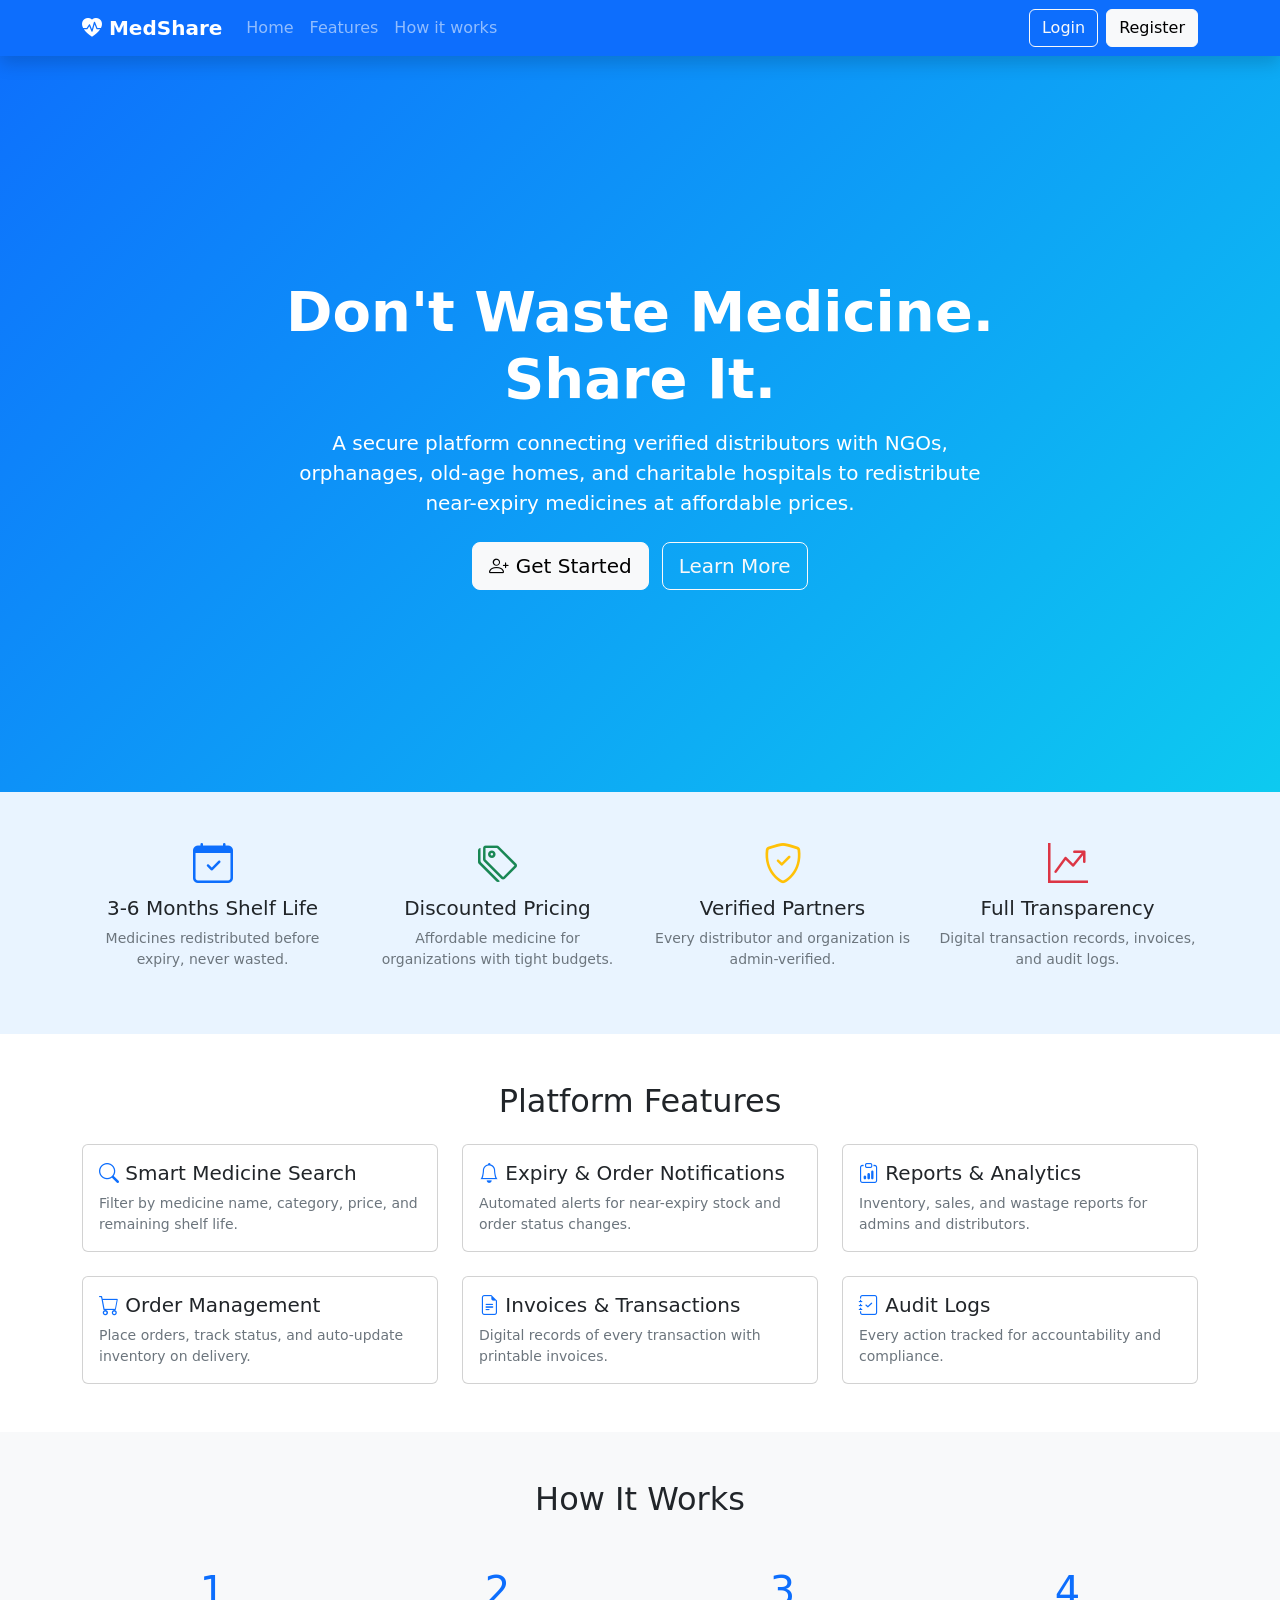
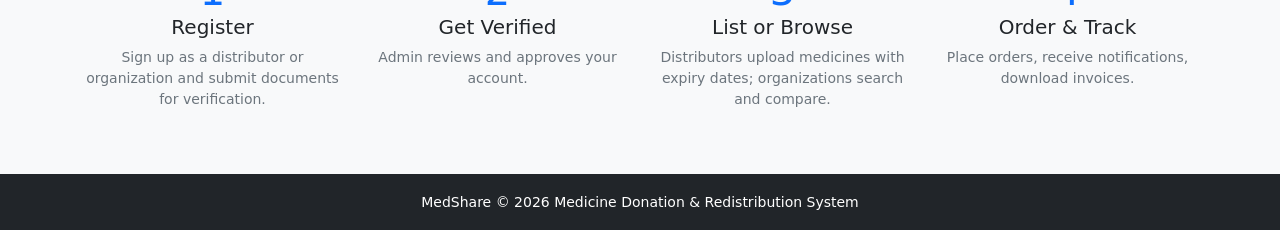
==== index.html @ bdf7640c "Initial commit: med-donation project" ====
<!DOCTYPE html>
<html lang="en">
<head>
  <meta charset="UTF-8">
  <meta name="viewport" content="width=device-width, initial-scale=1.0">
  <title>MedShare - Medicine Donation & Redistribution</title>
  <link href="https://cdn.jsdelivr.net/npm/bootstrap@5.3.3/dist/css/bootstrap.min.css" rel="stylesheet">
  <link href="https://cdn.jsdelivr.net/npm/bootstrap-icons@1.11.3/font/bootstrap-icons.css" rel="stylesheet">
  <link href="css/style.css" rel="stylesheet">
</head>
<body>
  <nav class="navbar navbar-expand-lg navbar-dark bg-primary fixed-top shadow">
    <div class="container">
      <a class="navbar-brand fw-bold" href="index.html"><i class="bi bi-heart-pulse-fill"></i> MedShare</a>
      <button class="navbar-toggler" type="button" data-bs-toggle="collapse" data-bs-target="#nav"><span class="navbar-toggler-icon"></span></button>
      <div class="collapse navbar-collapse" id="nav">
        <ul class="navbar-nav me-auto">
          <li class="nav-item"><a class="nav-link" href="#home">Home</a></li>
          <li class="nav-item"><a class="nav-link" href="#features">Features</a></li>
          <li class="nav-item"><a class="nav-link" href="#how">How it works</a></li>
        </ul>
        <a href="login.html" class="btn btn-outline-light me-2">Login</a>
        <a href="register.html" class="btn btn-light">Register</a>
      </div>
    </div>
  </nav>

  <header id="home" class="hero d-flex align-items-center">
    <div class="container text-white text-center">
      <h1 class="display-4 fw-bold">Don't Waste Medicine.<br>Share It.</h1>
      <p class="lead mx-auto mt-3" style="max-width: 700px;">A secure platform connecting verified distributors with NGOs, orphanages, old-age homes, and charitable hospitals to redistribute near-expiry medicines at affordable prices.</p>
      <div class="mt-4">
        <a href="register.html" class="btn btn-light btn-lg me-2"><i class="bi bi-person-plus"></i> Get Started</a>
        <a href="#how" class="btn btn-outline-light btn-lg">Learn More</a>
      </div>
    </div>
  </header>

  <section class="py-5" style="background: #e9f4ff;">
    <div class="container">
      <div class="row text-center g-4">
        <div class="col-md-3"><div class="h1 text-primary"><i class="bi bi-calendar-check"></i></div><h5>3-6 Months Shelf Life</h5><p class="text-secondary small">Medicines redistributed before expiry, never wasted.</p></div>
        <div class="col-md-3"><div class="h1 text-success"><i class="bi bi-tags"></i></div><h5>Discounted Pricing</h5><p class="text-secondary small">Affordable medicine for organizations with tight budgets.</p></div>
        <div class="col-md-3"><div class="h1 text-warning"><i class="bi bi-shield-check"></i></div><h5>Verified Partners</h5><p class="text-secondary small">Every distributor and organization is admin-verified.</p></div>
        <div class="col-md-3"><div class="h1 text-danger"><i class="bi bi-graph-up-arrow"></i></div><h5>Full Transparency</h5><p class="text-secondary small">Digital transaction records, invoices, and audit logs.</p></div>
      </div>
    </div>
  </section>

  <section id="features" class="py-5">
    <div class="container">
      <h2 class="text-center mb-4">Platform Features</h2>
      <div class="row g-4">
        <div class="col-md-4"><div class="card h-100"><div class="card-body"><h5><i class="bi bi-search text-primary"></i> Smart Medicine Search</h5><p class="text-secondary small mb-0">Filter by medicine name, category, price, and remaining shelf life.</p></div></div></div>
        <div class="col-md-4"><div class="card h-100"><div class="card-body"><h5><i class="bi bi-bell text-primary"></i> Expiry & Order Notifications</h5><p class="text-secondary small mb-0">Automated alerts for near-expiry stock and order status changes.</p></div></div></div>
        <div class="col-md-4"><div class="card h-100"><div class="card-body"><h5><i class="bi bi-clipboard-data text-primary"></i> Reports & Analytics</h5><p class="text-secondary small mb-0">Inventory, sales, and wastage reports for admins and distributors.</p></div></div></div>
        <div class="col-md-4"><div class="card h-100"><div class="card-body"><h5><i class="bi bi-cart text-primary"></i> Order Management</h5><p class="text-secondary small mb-0">Place orders, track status, and auto-update inventory on delivery.</p></div></div></div>
        <div class="col-md-4"><div class="card h-100"><div class="card-body"><h5><i class="bi bi-file-earmark-text text-primary"></i> Invoices & Transactions</h5><p class="text-secondary small mb-0">Digital records of every transaction with printable invoices.</p></div></div></div>
        <div class="col-md-4"><div class="card h-100"><div class="card-body"><h5><i class="bi bi-journal-check text-primary"></i> Audit Logs</h5><p class="text-secondary small mb-0">Every action tracked for accountability and compliance.</p></div></div></div>
      </div>
    </div>
  </section>

  <section id="how" class="py-5 bg-light">
    <div class="container">
      <h2 class="text-center mb-5">How It Works</h2>
      <div class="row text-center g-4">
        <div class="col-md-3"><div class="display-6 text-primary">1</div><h5>Register</h5><p class="text-secondary small">Sign up as a distributor or organization and submit documents for verification.</p></div>
        <div class="col-md-3"><div class="display-6 text-primary">2</div><h5>Get Verified</h5><p class="text-secondary small">Admin reviews and approves your account.</p></div>
        <div class="col-md-3"><div class="display-6 text-primary">3</div><h5>List or Browse</h5><p class="text-secondary small">Distributors upload medicines with expiry dates; organizations search and compare.</p></div>
        <div class="col-md-3"><div class="display-6 text-primary">4</div><h5>Order & Track</h5><p class="text-secondary small">Place orders, receive notifications, download invoices.</p></div>
      </div>
    </div>
  </section>

  <footer class="bg-dark text-white text-center py-3">
    <small>MedShare &copy; 2026 Medicine Donation & Redistribution System</small>
  </footer>

  <script src="https://cdn.jsdelivr.net/npm/bootstrap@5.3.3/dist/js/bootstrap.bundle.min.js"></script>
</body>
</html>
---- css/style.css ----
/* MedShare */
.auth-bg { background: linear-gradient(135deg, #0d6efd, #6610f2); min-height: 100vh; }
.hero { background: linear-gradient(135deg, #0d6efd 0%, #0dcaf0 100%); min-height: 88vh; padding-top: 76px; }

.sidebar { width: 240px; min-height: 100vh; position: sticky; top: 0; }
.sidebar .nav-link { cursor: pointer; border-radius: .375rem; }
.sidebar .nav-link:hover { background: #212529; }
.sidebar .nav-link.active { background: #0d6efd; color: #fff !important; }

.stat-card { border-left: 4px solid #0d6efd; }
.stat-card.warn { border-left-color: #ffc107; }
.stat-card.danger { border-left-color: #dc3545; }
.stat-card.ok { border-left-color: #198754; }

.table-sm td, .table-sm th { font-size: .85rem; }
.page-row { cursor: pointer; }
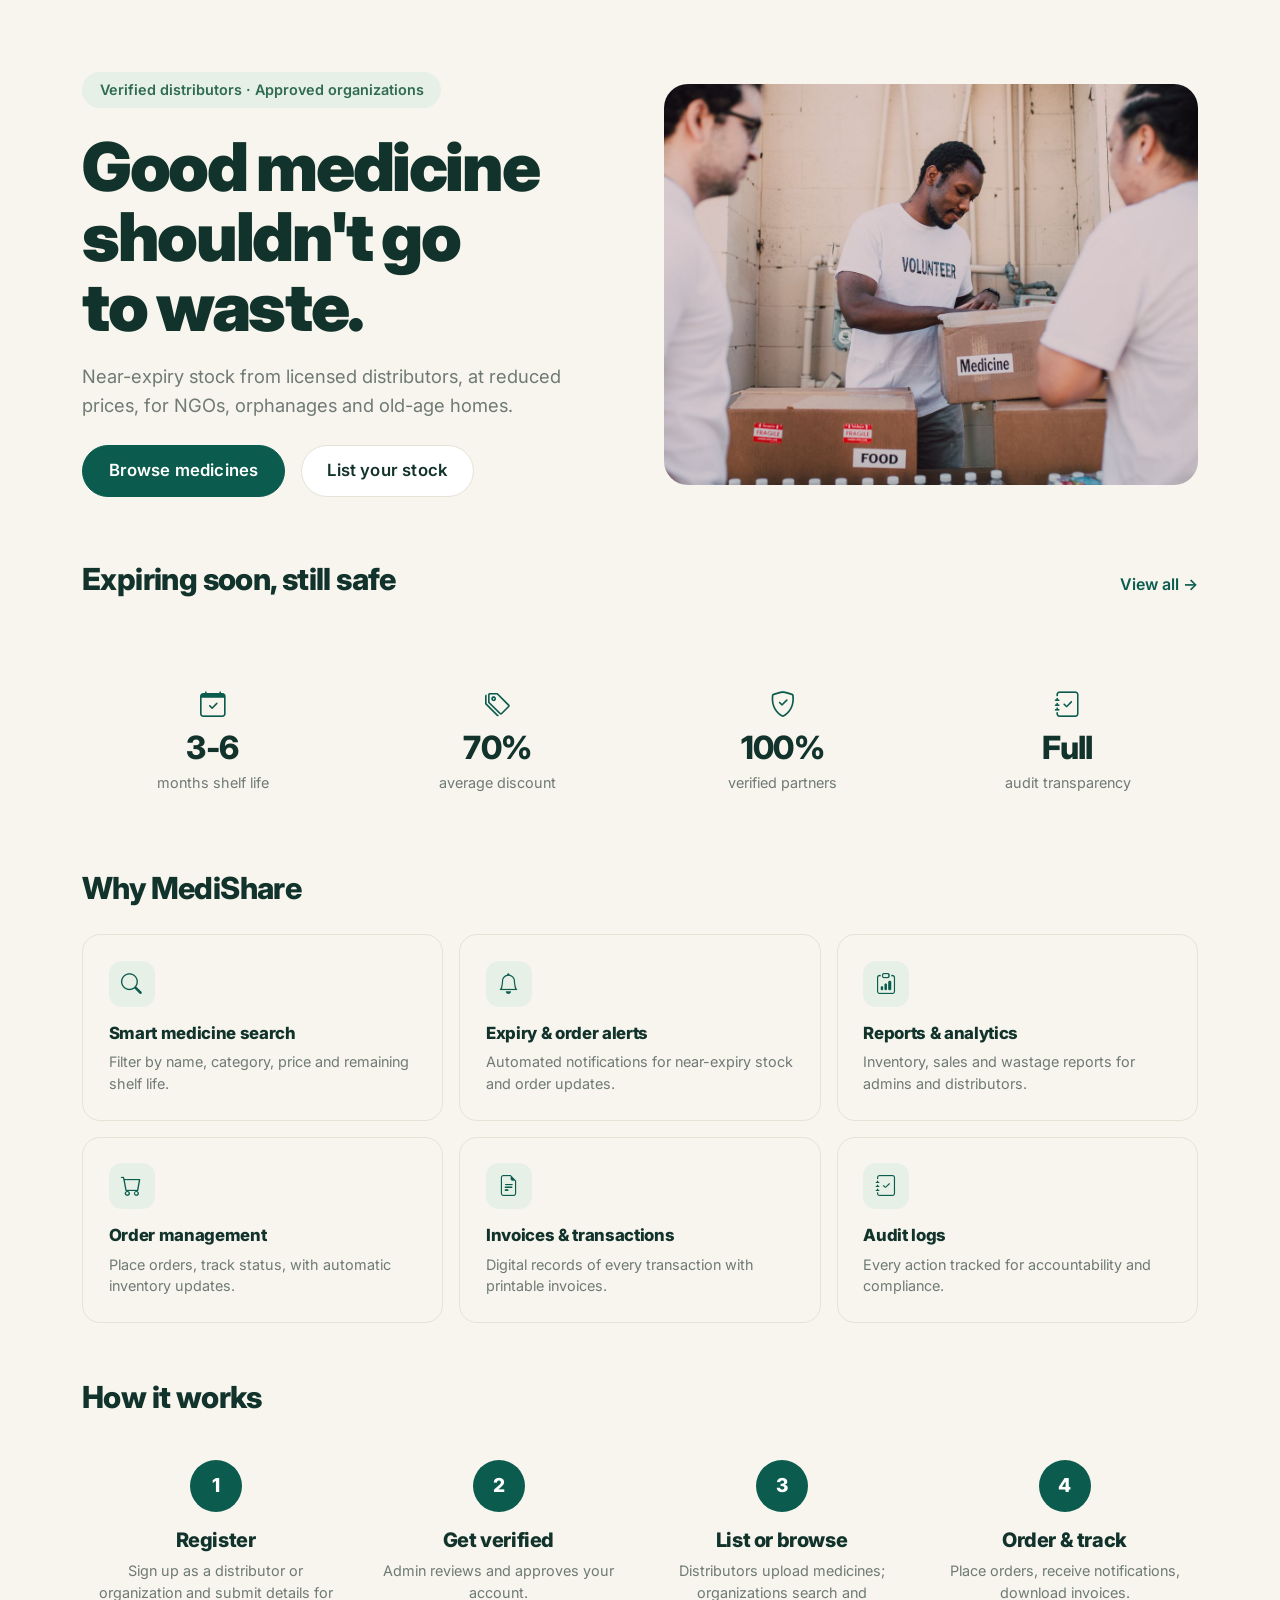
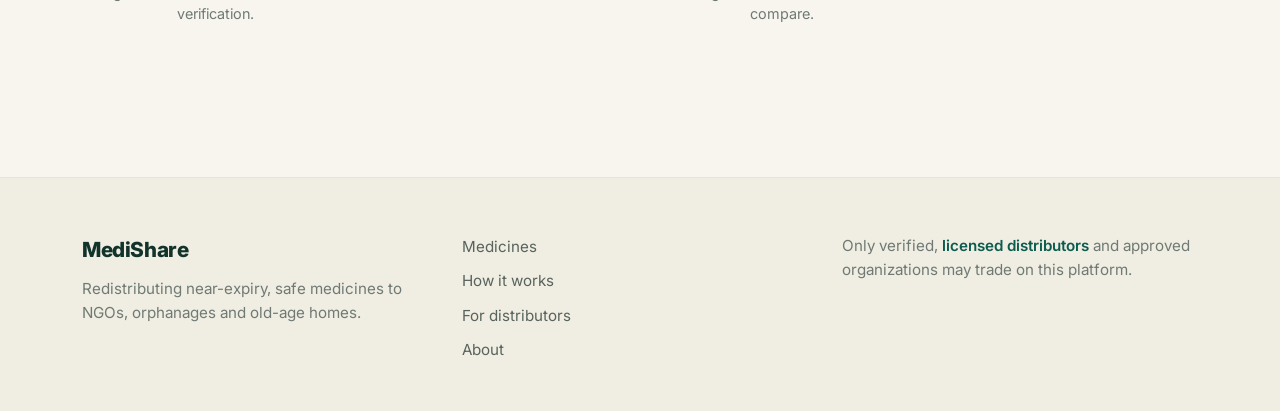
==== commit 2120be9a: "Initial commit: MediShare medicine donation platform" ====
--- a/index.html
+++ b/index.html
@@ -1,82 +1,91 @@
-<!DOCTYPE html>
+﻿<!DOCTYPE html>
 <html lang="en">
 <head>
   <meta charset="UTF-8">
   <meta name="viewport" content="width=device-width, initial-scale=1.0">
-  <title>MedShare - Medicine Donation & Redistribution</title>
+  <title>MediShare - Good medicine shouldn't go to waste</title>
+  <link rel="preconnect" href="https://fonts.googleapis.com">
+  <link rel="preconnect" href="https://fonts.gstatic.com" crossorigin>
+  <link href="https://fonts.googleapis.com/css2?family=Inter:wght@400;500;600;700;800;900&display=swap" rel="stylesheet">
   <link href="https://cdn.jsdelivr.net/npm/bootstrap@5.3.3/dist/css/bootstrap.min.css" rel="stylesheet">
   <link href="https://cdn.jsdelivr.net/npm/bootstrap-icons@1.11.3/font/bootstrap-icons.css" rel="stylesheet">
-  <link href="css/style.css" rel="stylesheet">
+  <link href="css/style.css?v=20261052" rel="stylesheet">
 </head>
 <body>
-  <nav class="navbar navbar-expand-lg navbar-dark bg-primary fixed-top shadow">
+  <div id="nav"></div>
+
+  <header class="hero">
     <div class="container">
-      <a class="navbar-brand fw-bold" href="index.html"><i class="bi bi-heart-pulse-fill"></i> MedShare</a>
-      <button class="navbar-toggler" type="button" data-bs-toggle="collapse" data-bs-target="#nav"><span class="navbar-toggler-icon"></span></button>
-      <div class="collapse navbar-collapse" id="nav">
-        <ul class="navbar-nav me-auto">
-          <li class="nav-item"><a class="nav-link" href="#home">Home</a></li>
-          <li class="nav-item"><a class="nav-link" href="#features">Features</a></li>
-          <li class="nav-item"><a class="nav-link" href="#how">How it works</a></li>
-        </ul>
-        <a href="login.html" class="btn btn-outline-light me-2">Login</a>
-        <a href="register.html" class="btn btn-light">Register</a>
-      </div>
-    </div>
-  </nav>
-
-  <header id="home" class="hero d-flex align-items-center">
-    <div class="container text-white text-center">
-      <h1 class="display-4 fw-bold">Don't Waste Medicine.<br>Share It.</h1>
-      <p class="lead mx-auto mt-3" style="max-width: 700px;">A secure platform connecting verified distributors with NGOs, orphanages, old-age homes, and charitable hospitals to redistribute near-expiry medicines at affordable prices.</p>
-      <div class="mt-4">
-        <a href="register.html" class="btn btn-light btn-lg me-2"><i class="bi bi-person-plus"></i> Get Started</a>
-        <a href="#how" class="btn btn-outline-light btn-lg">Learn More</a>
+      <div class="row align-items-center g-5">
+        <div class="col-lg-6">
+          <span class="hero-badge">Verified distributors &middot; Approved organizations</span>
+          <h1>Good medicine<br>shouldn't go<br>to waste.</h1>
+          <p class="hero-sub">Near-expiry stock from licensed distributors, at reduced prices, for NGOs, orphanages and old-age homes.</p>
+          <div class="d-flex flex-wrap gap-3 mt-4">
+            <a href="store.html" class="btn btn-primary btn-lg">Browse medicines</a>
+            <a href="register.html?role=distributor" class="btn btn-white-pill btn-lg">List your stock</a>
+          </div>
+        </div>
+        <div class="col-lg-6">
+          <img src="img/hero-redistribution.jpg" class="hero-art" alt="Volunteers packing boxes of donated medicine for redistribution to charities" width="1200" height="900" fetchpriority="high">
+        </div>
       </div>
     </div>
   </header>
 
-  <section class="py-5" style="background: #e9f4ff;">
+  <section class="section pt-0" id="featuredSection">
     <div class="container">
-      <div class="row text-center g-4">
-        <div class="col-md-3"><div class="h1 text-primary"><i class="bi bi-calendar-check"></i></div><h5>3-6 Months Shelf Life</h5><p class="text-secondary small">Medicines redistributed before expiry, never wasted.</p></div>
-        <div class="col-md-3"><div class="h1 text-success"><i class="bi bi-tags"></i></div><h5>Discounted Pricing</h5><p class="text-secondary small">Affordable medicine for organizations with tight budgets.</p></div>
-        <div class="col-md-3"><div class="h1 text-warning"><i class="bi bi-shield-check"></i></div><h5>Verified Partners</h5><p class="text-secondary small">Every distributor and organization is admin-verified.</p></div>
-        <div class="col-md-3"><div class="h1 text-danger"><i class="bi bi-graph-up-arrow"></i></div><h5>Full Transparency</h5><p class="text-secondary small">Digital transaction records, invoices, and audit logs.</p></div>
+      <div class="section-head">
+        <h2>Expiring soon, still safe</h2>
+        <a class="view-all" href="store.html">View all &rarr;</a>
+      </div>
+      <div class="row g-3" id="featured"></div>
+    </div>
+  </section>
+
+  <section class="section pt-0">
+    <div class="container">
+      <div class="row g-4">
+        <div class="col-6 col-md-3"><div class="stat-chip"><div class="ico"><i class="bi bi-calendar-check"></i></div><div class="num">3-6</div><div class="lbl">months shelf life</div></div></div>
+        <div class="col-6 col-md-3"><div class="stat-chip"><div class="ico"><i class="bi bi-tags"></i></div><div class="num">70%</div><div class="lbl">average discount</div></div></div>
+        <div class="col-6 col-md-3"><div class="stat-chip"><div class="ico"><i class="bi bi-shield-check"></i></div><div class="num">100%</div><div class="lbl">verified partners</div></div></div>
+        <div class="col-6 col-md-3"><div class="stat-chip"><div class="ico"><i class="bi bi-journal-check"></i></div><div class="num">Full</div><div class="lbl">audit transparency</div></div></div>
       </div>
     </div>
   </section>
 
-  <section id="features" class="py-5">
+  <section id="about" class="section pt-0">
     <div class="container">
-      <h2 class="text-center mb-4">Platform Features</h2>
-      <div class="row g-4">
-        <div class="col-md-4"><div class="card h-100"><div class="card-body"><h5><i class="bi bi-search text-primary"></i> Smart Medicine Search</h5><p class="text-secondary small mb-0">Filter by medicine name, category, price, and remaining shelf life.</p></div></div></div>
-        <div class="col-md-4"><div class="card h-100"><div class="card-body"><h5><i class="bi bi-bell text-primary"></i> Expiry & Order Notifications</h5><p class="text-secondary small mb-0">Automated alerts for near-expiry stock and order status changes.</p></div></div></div>
-        <div class="col-md-4"><div class="card h-100"><div class="card-body"><h5><i class="bi bi-clipboard-data text-primary"></i> Reports & Analytics</h5><p class="text-secondary small mb-0">Inventory, sales, and wastage reports for admins and distributors.</p></div></div></div>
-        <div class="col-md-4"><div class="card h-100"><div class="card-body"><h5><i class="bi bi-cart text-primary"></i> Order Management</h5><p class="text-secondary small mb-0">Place orders, track status, and auto-update inventory on delivery.</p></div></div></div>
-        <div class="col-md-4"><div class="card h-100"><div class="card-body"><h5><i class="bi bi-file-earmark-text text-primary"></i> Invoices & Transactions</h5><p class="text-secondary small mb-0">Digital records of every transaction with printable invoices.</p></div></div></div>
-        <div class="col-md-4"><div class="card h-100"><div class="card-body"><h5><i class="bi bi-journal-check text-primary"></i> Audit Logs</h5><p class="text-secondary small mb-0">Every action tracked for accountability and compliance.</p></div></div></div>
+      <div class="section-head"><h2>Why MediShare</h2></div>
+      <div class="row g-3">
+        <div class="col-md-4"><div class="card feature-card"><div class="ico"><i class="bi bi-search"></i></div><h5>Smart medicine search</h5><p>Filter by name, category, price and remaining shelf life.</p></div></div>
+        <div class="col-md-4"><div class="card feature-card"><div class="ico"><i class="bi bi-bell"></i></div><h5>Expiry &amp; order alerts</h5><p>Automated notifications for near-expiry stock and order updates.</p></div></div>
+        <div class="col-md-4"><div class="card feature-card"><div class="ico"><i class="bi bi-clipboard-data"></i></div><h5>Reports &amp; analytics</h5><p>Inventory, sales and wastage reports for admins and distributors.</p></div></div>
+        <div class="col-md-4"><div class="card feature-card"><div class="ico"><i class="bi bi-cart"></i></div><h5>Order management</h5><p>Place orders, track status, with automatic inventory updates.</p></div></div>
+        <div class="col-md-4"><div class="card feature-card"><div class="ico"><i class="bi bi-file-earmark-text"></i></div><h5>Invoices &amp; transactions</h5><p>Digital records of every transaction with printable invoices.</p></div></div>
+        <div class="col-md-4"><div class="card feature-card"><div class="ico"><i class="bi bi-journal-check"></i></div><h5>Audit logs</h5><p>Every action tracked for accountability and compliance.</p></div></div>
       </div>
     </div>
   </section>
 
-  <section id="how" class="py-5 bg-light">
+  <section id="how" class="section pt-0">
     <div class="container">
-      <h2 class="text-center mb-5">How It Works</h2>
-      <div class="row text-center g-4">
-        <div class="col-md-3"><div class="display-6 text-primary">1</div><h5>Register</h5><p class="text-secondary small">Sign up as a distributor or organization and submit documents for verification.</p></div>
-        <div class="col-md-3"><div class="display-6 text-primary">2</div><h5>Get Verified</h5><p class="text-secondary small">Admin reviews and approves your account.</p></div>
-        <div class="col-md-3"><div class="display-6 text-primary">3</div><h5>List or Browse</h5><p class="text-secondary small">Distributors upload medicines with expiry dates; organizations search and compare.</p></div>
-        <div class="col-md-3"><div class="display-6 text-primary">4</div><h5>Order & Track</h5><p class="text-secondary small">Place orders, receive notifications, download invoices.</p></div>
+      <div class="section-head"><h2>How it works</h2></div>
+      <div class="row g-3">
+        <div class="col-6 col-md-3"><div class="step"><div class="num">1</div><h5>Register</h5><p>Sign up as a distributor or organization and submit details for verification.</p></div></div>
+        <div class="col-6 col-md-3"><div class="step"><div class="num">2</div><h5>Get verified</h5><p>Admin reviews and approves your account.</p></div></div>
+        <div class="col-6 col-md-3"><div class="step"><div class="num">3</div><h5>List or browse</h5><p>Distributors upload medicines; organizations search and compare.</p></div></div>
+        <div class="col-6 col-md-3"><div class="step"><div class="num">4</div><h5>Order &amp; track</h5><p>Place orders, receive notifications, download invoices.</p></div></div>
       </div>
     </div>
   </section>
 
-  <footer class="bg-dark text-white text-center py-3">
-    <small>MedShare &copy; 2026 Medicine Donation & Redistribution System</small>
-  </footer>
+  <div id="footer"></div>
 
   <script src="https://cdn.jsdelivr.net/npm/bootstrap@5.3.3/dist/js/bootstrap.bundle.min.js"></script>
+  <script src="js/cart.js?v=20261052"></script>
+  <script src="js/store.js?v=20261052"></script>
 </body>
 </html>
+
+
--- a/css/style.css
+++ b/css/style.css
@@ -1,16 +1,402 @@
-/* MedShare */
-.auth-bg { background: linear-gradient(135deg, #0d6efd, #6610f2); min-height: 100vh; }
-.hero { background: linear-gradient(135deg, #0d6efd 0%, #0dcaf0 100%); min-height: 88vh; padding-top: 76px; }
-
-.sidebar { width: 240px; min-height: 100vh; position: sticky; top: 0; }
-.sidebar .nav-link { cursor: pointer; border-radius: .375rem; }
-.sidebar .nav-link:hover { background: #212529; }
-.sidebar .nav-link.active { background: #0d6efd; color: #fff !important; }
-
-.stat-card { border-left: 4px solid #0d6efd; }
-.stat-card.warn { border-left-color: #ffc107; }
-.stat-card.danger { border-left-color: #dc3545; }
-.stat-card.ok { border-left-color: #198754; }
-
-.table-sm td, .table-sm th { font-size: .85rem; }
+/* MediShare design system - cream + deep green (UI reference). */
+:root {
+  --green: #0B5C4E;
+  --green-dark: #084A3F;
+  --green-soft: #E7F0E6;
+  --ink: #11332B;
+  --body: #38453F;
+  --muted: #6F7A74;
+  --cream: #F7F5EE;
+  --footer-bg: #F0EDE2;
+  --line: #E5E2D6;
+  --orange-bg: #FCEBD9;
+  --orange-fg: #B26A1F;
+  --radius: 18px;
+
+  --bs-primary: #0B5C4E;
+  --bs-primary-rgb: 11, 92, 78;
+  --bs-success: #3E7C5B;
+  --bs-success-rgb: 62, 124, 91;
+  --bs-warning: #C98A2E;
+  --bs-warning-rgb: 201, 138, 46;
+  --bs-danger: #C0532F;
+  --bs-danger-rgb: 192, 83, 47;
+  --bs-secondary: #6F7A74;
+  --bs-secondary-rgb: 111, 122, 116;
+  --bs-info: #4E7F8C;
+  --bs-info-rgb: 78, 127, 140;
+  --bs-body-bg: #F7F5EE;
+  --bs-body-color: #38453F;
+  --bs-border-color: #E5E2D6;
+  --bs-link-color: #0B5C4E;
+  --bs-link-color-rgb: 11, 92, 78;
+  --bs-link-hover-color: #084A3F;
+  --bs-font-sans-serif: 'Inter', system-ui, -apple-system, 'Segoe UI', sans-serif;
+}
+
+body {
+  background: var(--cream);
+  color: var(--body);
+  font-family: 'Inter', system-ui, -apple-system, 'Segoe UI', sans-serif;
+  -webkit-font-smoothing: antialiased;
+  min-height: 100vh;
+  display: flex;
+  flex-direction: column;
+}
+body > main { flex: 1 0 auto; }
+body > #footer { margin-top: auto; }
+
+h1, h2, h3, h4, h5, h6, .h1, .h2, .h3, .h4, .h5, .h6, .display-4, .display-6 {
+  color: var(--ink);
+  font-weight: 800;
+  letter-spacing: -0.02em;
+}
+
+a { color: var(--green); }
+.text-secondary { color: var(--muted) !important; }
+
+/* ---------- buttons ---------- */
+.btn {
+  --bs-btn-border-radius: 999px;
+  --bs-btn-padding-x: 1.3rem;
+  --bs-btn-padding-y: 0.6rem;
+  font-weight: 600;
+  letter-spacing: 0.01em;
+}
+.btn-sm { --bs-btn-padding-x: 0.9rem; --bs-btn-padding-y: 0.35rem; font-size: 0.85rem; }
+.btn-lg { --bs-btn-padding-x: 1.6rem; --bs-btn-padding-y: 0.8rem; font-size: 1.05rem; }
+
+.btn-primary {
+  --bs-btn-bg: var(--green); --bs-btn-border-color: var(--green);
+  --bs-btn-hover-bg: var(--green-dark); --bs-btn-hover-border-color: var(--green-dark);
+  --bs-btn-active-bg: var(--green-dark); --bs-btn-active-border-color: var(--green-dark);
+  --bs-btn-disabled-bg: #8FA9A2; --bs-btn-disabled-border-color: #8FA9A2;
+  --bs-btn-color: #fff; --bs-btn-hover-color: #fff; --bs-btn-active-color: #fff;
+}
+.btn-outline-primary {
+  --bs-btn-color: var(--green); --bs-btn-border-color: var(--green);
+  --bs-btn-hover-bg: var(--green); --bs-btn-hover-border-color: var(--green); --bs-btn-hover-color: #fff;
+  --bs-btn-active-bg: var(--green-dark); --bs-btn-active-border-color: var(--green-dark);
+}
+.btn-success {
+  --bs-btn-bg: var(--green); --bs-btn-border-color: var(--green);
+  --bs-btn-hover-bg: var(--green-dark); --bs-btn-hover-border-color: var(--green-dark);
+  --bs-btn-active-bg: var(--green-dark); --bs-btn-active-border-color: var(--green-dark);
+}
+.btn-outline-success {
+  --bs-btn-color: var(--green); --bs-btn-border-color: var(--green);
+  --bs-btn-hover-bg: var(--green); --bs-btn-hover-border-color: var(--green); --bs-btn-hover-color: #fff;
+}
+.btn-outline-danger { --bs-btn-color: var(--bs-danger); --bs-btn-border-color: #E3B7A4; --bs-btn-hover-bg: var(--bs-danger); --bs-btn-hover-border-color: var(--bs-danger); }
+.btn-outline-secondary { --bs-btn-color: var(--muted); --bs-btn-border-color: var(--line); --bs-btn-hover-bg: #EFEDE2; --bs-btn-hover-border-color: var(--line); --bs-btn-hover-color: var(--ink); }
+.btn-outline-warning { --bs-btn-color: var(--bs-warning); --bs-btn-border-color: #E8CD9F; --bs-btn-hover-bg: var(--bs-warning); --bs-btn-hover-border-color: var(--bs-warning); }
+.btn-light { --bs-btn-bg: #fff; --bs-btn-border-color: var(--line); --bs-btn-hover-bg: #F4F2E9; --bs-btn-hover-border-color: var(--line); --bs-btn-color: var(--ink); }
+.btn-white-pill { background: #fff; border: 1px solid var(--line); color: var(--ink); }
+.btn-white-pill:hover { background: #F4F2E9; color: var(--ink); }
+
+/* ---------- forms ---------- */
+.form-control, .form-select {
+  border-radius: 14px;
+  padding: 0.7rem 1.1rem;
+  border-color: var(--line);
+  background-color: #fff;
+  color: var(--body);
+}
+.form-control::placeholder { color: #9AA49E; }
+.form-control:focus, .form-select:focus {
+  border-color: var(--green);
+  box-shadow: 0 0 0 0.2rem rgba(11, 92, 78, 0.12);
+  background-color: #fff;
+}
+.form-label { font-weight: 600; font-size: 0.875rem; color: var(--ink); }
+.form-check-input:checked { background-color: var(--green); border-color: var(--green); }
+.form-check-input:focus { border-color: var(--green); box-shadow: 0 0 0 0.2rem rgba(11, 92, 78, 0.12); }
+
+/* ---------- cards / tables / badges ---------- */
+.card {
+  --bs-card-border-radius: var(--radius);
+  --bs-card-border-color: var(--line);
+  box-shadow: none;
+}
+.card-header { background: #fff; border-color: var(--line); font-weight: 700; color: var(--ink); }
+.table { --bs-table-border-color: var(--line); color: var(--body); }
+.table thead.table-light { --bs-table-bg: #F1EFE6; --bs-table-color: #57635C; }
+.table > :not(caption) > * > * { padding: 0.75rem 0.75rem; }
+
+.badge { font-weight: 600; padding: 0.4em 0.75em; border-radius: 999px; }
+.badge.bg-success { background: var(--green-soft) !important; color: #3E7C5B !important; }
+.badge.bg-warning { background: var(--orange-bg) !important; color: var(--orange-fg) !important; }
+.badge.bg-danger { background: #F9E3DB !important; color: #B34A26 !important; }
+.badge.bg-primary { background: var(--green-soft) !important; color: #3E7C5B !important; }
+.badge.bg-info { background: #E3EEF1 !important; color: #41707C !important; }
+.badge.bg-secondary { background: #EDEBE3 !important; color: var(--muted) !important; }
+.badge.bg-light { background: #F1EFE6 !important; }
+
+.alert-success { --bs-alert-color: #2F6B4F; --bs-alert-bg: #E8F2EA; --bs-alert-border-color: #D3E6D8; border-radius: 14px; }
+.alert-danger { --bs-alert-color: #9C3F22; --bs-alert-bg: #FBE9E2; --bs-alert-border-color: #EFCFC2; border-radius: 14px; }
+.alert-warning { --bs-alert-color: #8A5A18; --bs-alert-bg: #FCF0DD; --bs-alert-border-color: #EFD9B4; border-radius: 14px; }
+
+.modal-content { border-radius: 20px; border-color: var(--line); }
+.star-btn { cursor: pointer; }
+
+/* ---------- site nav ---------- */
+.site-nav {
+  background: var(--cream);
+  border-bottom: 1px solid var(--line);
+  position: sticky;
+  top: 0;
+  z-index: 1030;
+}
+.site-nav .container { height: 72px; display: flex; align-items: center; gap: 1.75rem; }
+.brand { display: inline-flex; align-items: center; gap: 0.6rem; font-weight: 800; font-size: 1.35rem; color: var(--ink); text-decoration: none; letter-spacing: -0.02em; }
+.brand:hover { color: var(--ink); }
+.brand-mark {
+  width: 36px; height: 36px; border-radius: 11px; background: var(--green);
+  color: #fff; display: inline-grid; place-items: center;
+  font-size: 1.5rem; font-weight: 700; line-height: 1; padding-bottom: 3px;
+}
+.nav-links { list-style: none; display: flex; gap: 1.6rem; margin: 0; padding: 0; }
+.nav-links a { color: #57635C; text-decoration: none; font-weight: 500; font-size: 0.95rem; }
+.nav-links a:hover { color: var(--green); }
+.nav-actions { margin-left: auto; display: flex; align-items: center; gap: 1rem; }
+.nav-signin { color: var(--ink); font-weight: 600; text-decoration: none; font-size: 0.95rem; }
+.nav-signin:hover { color: var(--green); }
+.nav-register { color: var(--green); font-weight: 700; text-decoration: none; font-size: 0.95rem; }
+.cart-pill { padding: 0.55rem 1.25rem; font-size: 0.95rem; }
+.user-chip { color: var(--muted); font-size: 0.9rem; }
+.icon-link {
+  display: inline-flex; align-items: center; gap: 0.35rem; position: relative;
+  color: var(--ink); text-decoration: none; font-weight: 500; font-size: 0.95rem;
+}
+.icon-link i { font-size: 1.2rem; }
+.icon-link:hover { color: var(--green); }
+.nav-dot {
+  position: absolute; top: -5px; right: -8px; min-width: 16px; height: 16px;
+  padding: 0 4px; border-radius: 8px; background: #dc3545; color: #fff;
+  font-size: 10px; font-weight: 700; line-height: 16px; text-align: center; display: none;
+}
+.is-distributor .add-btn { display: none !important; }
+
+/* ---------- pills / profile ---------- */
+.pill { display: inline-block; border-radius: 999px; padding: 0.5rem 1.05rem; font-size: 0.9rem; font-weight: 600; }
+.pill-green { background: var(--green-soft); color: #2F6B4F; }
+.pill-gray { background: #EFEDE2; color: #57635C; }
+.profile-title { font-size: clamp(2.2rem, 4vw, 3rem); font-weight: 900; letter-spacing: -0.03em; }
+.profile-lbl { color: var(--muted); font-size: 0.95rem; font-weight: 500; }
+.profile-num { font-size: 2.6rem; font-weight: 900; color: var(--ink); line-height: 1.15; letter-spacing: -0.02em; }
+.profile-link { color: var(--green); font-weight: 600; text-decoration: none; }
+.profile-link:hover { text-decoration: underline; }
+.profile-account { font-size: 1.7rem; font-weight: 800; color: var(--ink); letter-spacing: -0.02em; line-height: 1.25; margin-top: 0.25rem; }
+.profile-h2 { font-size: 1.4rem; font-weight: 800; }
+.profile-facts { margin: 0; }
+.profile-facts > div { padding: 0.9rem 0; }
+.profile-facts dt { color: var(--muted); font-weight: 500; font-size: 0.95rem; }
+.profile-facts dd { margin: 0.15rem 0 0; font-weight: 600; color: var(--ink); }
+
+/* ---------- cart empty ---------- */
+.cart-empty { font-size: 1.25rem; color: var(--muted); padding: 1.5rem 0 4rem; }
+.cart-empty a { color: var(--green); font-weight: 700; text-decoration: none; }
+.cart-empty a:hover { text-decoration: underline; }
+
+/* ---------- mini cart bar ---------- */
+.mini-cart {
+  position: fixed; left: 0; right: 0; bottom: 0; z-index: 1040;
+  background: #fff; border-top: 1px solid var(--line);
+  box-shadow: 0 -8px 24px rgba(16, 42, 34, 0.08);
+  padding: 0.75rem 0;
+}
+.mini-cart-inner {
+  max-width: 1140px; margin: 0 auto; padding: 0 1.5rem;
+  display: flex; align-items: center; gap: 1rem;
+}
+.mini-cart-name {
+  flex: 1; min-width: 0; font-weight: 700; color: var(--ink);
+  overflow: hidden; text-overflow: ellipsis; white-space: nowrap;
+}
+.mini-stepper {
+  display: flex; align-items: center; gap: 0.25rem;
+  border: 1px solid var(--line); border-radius: 999px; padding: 0.2rem; background: var(--cream);
+}
+.mini-arrow {
+  border: 0; background: transparent; width: 32px; height: 32px; border-radius: 50%;
+  color: var(--ink); display: inline-grid; place-items: center;
+}
+.mini-arrow:hover { background: #fff; color: var(--green); }
+.mini-qty { min-width: 1.5rem; text-align: center; font-weight: 700; color: var(--ink); }
+.mini-go { padding: 0.45rem 1.1rem; }
+.mini-close { border: 0; background: transparent; color: var(--muted); font-size: 0.9rem; padding: 0.25rem; }
+@media (max-width: 480px) {
+  .mini-cart-inner { flex-wrap: wrap; gap: 0.6rem; }
+  .mini-cart-name { flex: 1 1 100%; }
+  .mini-go { margin-left: auto; }
+}
+
+@media (max-width: 480px) {
+  .site-nav .container { gap: 0.5rem; }
+  .site-nav .brand { font-size: 1.1rem; }
+  .site-nav .brand-mark { width: 30px; height: 30px; font-size: 1.2rem; }
+  .cart-pill { padding: 0.5rem 0.85rem; font-size: 0.85rem; }
+  .icon-link span { display: none; }
+}
+
+/* ---------- hero ---------- */
+.hero { padding: 4.5rem 0 4rem; }
+.hero-badge {
+  display: inline-block; background: var(--green-soft); color: #2F6B4F;
+  border-radius: 999px; padding: 0.45rem 1.1rem; font-size: 0.9rem; font-weight: 600;
+}
+.hero h1 {
+  font-size: clamp(2.7rem, 5.4vw, 4.2rem);
+  font-weight: 900;
+  letter-spacing: -0.035em;
+  line-height: 1.04;
+  margin: 1.5rem 0 1.25rem;
+}
+.hero-sub { color: var(--muted); font-size: 1.15rem; max-width: 34rem; line-height: 1.6; }
+.hero-art { width: 100%; height: auto; aspect-ratio: 4 / 3; object-fit: cover; border-radius: 24px; display: block; }
+
+.section { padding: 3.5rem 0; }
+.section-head { display: flex; align-items: baseline; justify-content: space-between; margin-bottom: 1.75rem; }
+.section-head h2 { font-size: 1.9rem; margin: 0; }
+.view-all { color: var(--green); font-weight: 600; text-decoration: none; }
+.view-all:hover { text-decoration: underline; }
+
+.stat-chip { text-align: center; padding: 1.25rem 0.5rem; }
+.stat-chip .num { font-size: 2rem; font-weight: 800; color: var(--ink); letter-spacing: -0.02em; }
+.stat-chip .lbl { color: var(--muted); font-size: 0.9rem; }
+.stat-chip .ico { font-size: 1.6rem; color: var(--green); }
+
+.feature-card { padding: 1.6rem; height: 100%; }
+.feature-card .ico {
+  width: 46px; height: 46px; border-radius: 13px; background: var(--green-soft);
+  color: var(--green); display: grid; place-items: center; font-size: 1.3rem; margin-bottom: 1rem;
+}
+.feature-card h5 { font-size: 1.05rem; }
+.feature-card p { color: var(--muted); font-size: 0.9rem; margin: 0; }
+
+.step { text-align: center; padding: 1rem; }
+.step .num {
+  width: 52px; height: 52px; border-radius: 50%; background: var(--green); color: #fff;
+  display: inline-grid; place-items: center; font-weight: 800; font-size: 1.2rem; margin-bottom: 1rem;
+}
+.step p { color: var(--muted); font-size: 0.9rem; }
+
+/* ---------- medicine cards ---------- */
+.med-card {
+  background: #fff; border: 1px solid var(--line); border-radius: var(--radius);
+  padding: 1.35rem; display: flex; flex-direction: column; gap: 0.35rem;
+  transition: box-shadow 0.15s ease, transform 0.15s ease;
+}
+.med-card:hover { box-shadow: 0 10px 28px rgba(17, 51, 43, 0.08); transform: translateY(-2px); }
+.med-top { display: flex; align-items: center; justify-content: space-between; gap: 0.75rem; margin-bottom: 0.4rem; }
+.med-cat { color: var(--muted); font-size: 0.75rem; font-weight: 600; letter-spacing: 0.09em; text-transform: uppercase; }
+.shelf-pill { border-radius: 999px; padding: 0.3rem 0.8rem; font-size: 0.8rem; font-weight: 600; white-space: nowrap; }
+.shelf-pill.orange { background: var(--orange-bg); color: var(--orange-fg); }
+.shelf-pill.green { background: var(--green-soft); color: #3E7C5B; }
+.med-name { color: var(--ink); font-weight: 800; font-size: 1.18rem; text-decoration: none; letter-spacing: -0.01em; line-height: 1.25; }
+.med-name:hover { color: var(--green); }
+.med-meta { color: var(--muted); font-size: 0.9rem; }
+.med-foot { display: flex; align-items: center; justify-content: space-between; margin-top: 0.9rem; }
+.med-price { font-size: 1.55rem; font-weight: 800; color: var(--ink); letter-spacing: -0.02em; }
+.med-off { font-size: 0.85rem; margin-top: 2px; }
+.med-off s { color: #9AA49E; }
+.med-off span { color: #3E7C5B; font-weight: 700; margin-left: 0.35rem; }
+
+/* ---------- store filters ---------- */
+.sort-select { max-width: 260px; }
+.chips { display: flex; flex-wrap: wrap; gap: 0.6rem; }
+.chip {
+  border: 0; border-radius: 999px; background: #EFEDE2; color: #57635C;
+  font-weight: 500; font-size: 0.95rem; padding: 0.55rem 1.15rem; transition: all 0.15s ease;
+}
+.chip:hover { background: #E7E4D7; }
+.chip.active { background: var(--green); color: #fff; font-weight: 600; }
+
+/* ---------- camera capture ---------- */
+.cam-preview { width: 56px; height: 56px; object-fit: cover; border-radius: 12px; border: 1px solid var(--line); }
+#camVideo { aspect-ratio: 4 / 3; object-fit: cover; background: #0F2B25; }
+
+/* ---------- register segmented control ---------- */
+.seg { display: flex; background: #EFEDE2; border-radius: 999px; padding: 5px; }
+.seg-input { position: absolute; opacity: 0; pointer-events: none; }
+.seg-label {
+  flex: 1; text-align: center; padding: 0.7rem 1rem; border-radius: 999px;
+  font-weight: 600; color: var(--muted); cursor: pointer; transition: all 0.15s ease; margin: 0;
+}
+.seg-input:checked + .seg-label { background: #fff; color: var(--ink); box-shadow: 0 1px 4px rgba(17, 51, 43, 0.12); }
+
+/* ---------- auth pages ---------- */
+.auth-wrap { max-width: 560px; margin: 3.5rem auto; padding: 0 1rem; }
+.auth-wrap h1 { font-size: 2.6rem; font-weight: 900; letter-spacing: -0.03em; margin-bottom: 2rem; }
+.auth-card { background: transparent; }
+
+/* ---------- detail pages ---------- */
+.crumb { margin-bottom: 1.25rem; }
+.crumb a { color: var(--muted); text-decoration: none; font-size: 0.9rem; font-weight: 600; }
+.crumb a:hover { color: var(--green); }
+.detail-img { border-radius: 20px; border: 1px solid var(--line); width: 100%; height: 100%; object-fit: cover; background: #fff; }
+.detail-img-ph { border-radius: 20px; border: 1px solid var(--line); background: #fff; display: grid; place-items: center; min-height: 320px; color: #B9C2BC; font-size: 4rem; }
+.detail-card { background: #fff; border: 1px solid var(--line); border-radius: var(--radius); padding: 1.8rem; height: 100%; }
+.detail-name { font-size: 1.9rem; font-weight: 800; margin: 0.6rem 0 0.4rem; }
+.detail-price { font-size: 2rem; font-weight: 800; color: var(--ink); letter-spacing: -0.02em; }
+.detail-rows { margin: 1.4rem 0; border-top: 1px solid var(--line); }
+.detail-rows > div { display: flex; justify-content: space-between; gap: 1rem; padding: 0.7rem 0; border-bottom: 1px solid var(--line); }
+.detail-rows dt { color: var(--muted); font-weight: 500; }
+.detail-rows dd { margin: 0; font-weight: 600; color: var(--ink); text-align: right; }
+.review-item { border-bottom: 1px solid var(--line); padding: 0.8rem 0; }
+.review-item:last-child { border-bottom: 0; }
+.stars { color: #C98A2E; letter-spacing: 0.1em; }
+
+/* ---------- cart ---------- */
+.qty { max-width: 90px; }
+
+/* ---------- dashboard (storefront style) ---------- */
+.dash-eyebrow { text-transform: uppercase; letter-spacing: 0.12em; font-size: 0.72rem; font-weight: 700; color: var(--muted); }
+.dash-title { font-size: clamp(2.2rem, 4vw, 3rem); font-weight: 900; letter-spacing: -0.03em; margin-bottom: 0.25rem; }
+.dash-tabs { display: flex; flex-wrap: wrap; gap: 0.5rem; }
+.dash-tab {
+  display: inline-flex; align-items: center; gap: 0.45rem; cursor: pointer; text-decoration: none;
+  background: #fff; border: 1px solid var(--line); color: var(--ink);
+  border-radius: 999px; padding: 0.5rem 1rem; font-size: 0.9rem; font-weight: 600;
+}
+.dash-tab:hover { border-color: var(--green); color: var(--green); }
+.dash-tab.active { background: var(--green); border-color: var(--green); color: #fff; }
+.dash-tab .badge { background: #EFEDE2; color: var(--ink); font-size: 0.7rem; }
+.dash-tab.active .badge { background: rgba(255, 255, 255, 0.25); color: #fff; }
+@media (max-width: 480px) {
+  .dash-tabs { flex-wrap: nowrap; overflow-x: auto; padding-bottom: 0.35rem; scrollbar-width: none; }
+  .dash-tabs::-webkit-scrollbar { display: none; }
+  .dash-tab { white-space: nowrap; }
+}
+
+.stat-card { border: 1px solid var(--line); border-left-width: 1px; }
+.stat-card .card-body { padding: 1.25rem 1.4rem; }
+.stat-card .stat-lbl { color: var(--muted); font-size: 0.85rem; font-weight: 600; }
+.stat-card .stat-val { color: var(--ink); font-size: 1.9rem; font-weight: 800; letter-spacing: -0.02em; }
+.stat-card.ok { border-top: 3px solid #3E7C5B; }
+.stat-card.warn { border-top: 3px solid #C98A2E; }
+.stat-card.danger { border-top: 3px solid #C0532F; }
+
+.list-group-item { background: transparent; border-color: var(--line); }
+
+/* ---------- footer ---------- */
+.site-footer { background: var(--footer-bg); border-top: 1px solid var(--line); margin-top: 4rem; padding: 3.5rem 0 2.5rem; }
+.footer-brand { font-weight: 800; font-size: 1.3rem; color: var(--ink); letter-spacing: -0.02em; margin-bottom: 0.75rem; }
+.footer-desc { color: var(--muted); font-size: 0.95rem; max-width: 22rem; line-height: 1.6; }
+.footer-links { list-style: none; margin: 0; padding: 0; }
+.footer-links li { margin-bottom: 0.6rem; }
+.footer-links a { color: #57635C; text-decoration: none; font-size: 0.95rem; }
+.footer-links a:hover { color: var(--green); }
+.footer-note { color: var(--muted); font-size: 0.95rem; line-height: 1.6; }
+.footer-note a { color: var(--green); font-weight: 600; text-decoration: none; }
+
+.table-sm td, .table-sm th { font-size: 0.85rem; }
 .page-row { cursor: pointer; }
+
+/* ---------- toasts ---------- */
+.toast-stack {
+  position: fixed; top: 1rem; right: 1rem; z-index: 1095;
+  display: flex; flex-direction: column; gap: 0.5rem; width: min(92vw, 360px);
+}
+.toast-stack .toast { box-shadow: 0 10px 30px rgba(11, 47, 40, 0.18); }
+@media (max-width: 575px) { .toast-stack { left: 1rem; right: 1rem; width: auto; } }
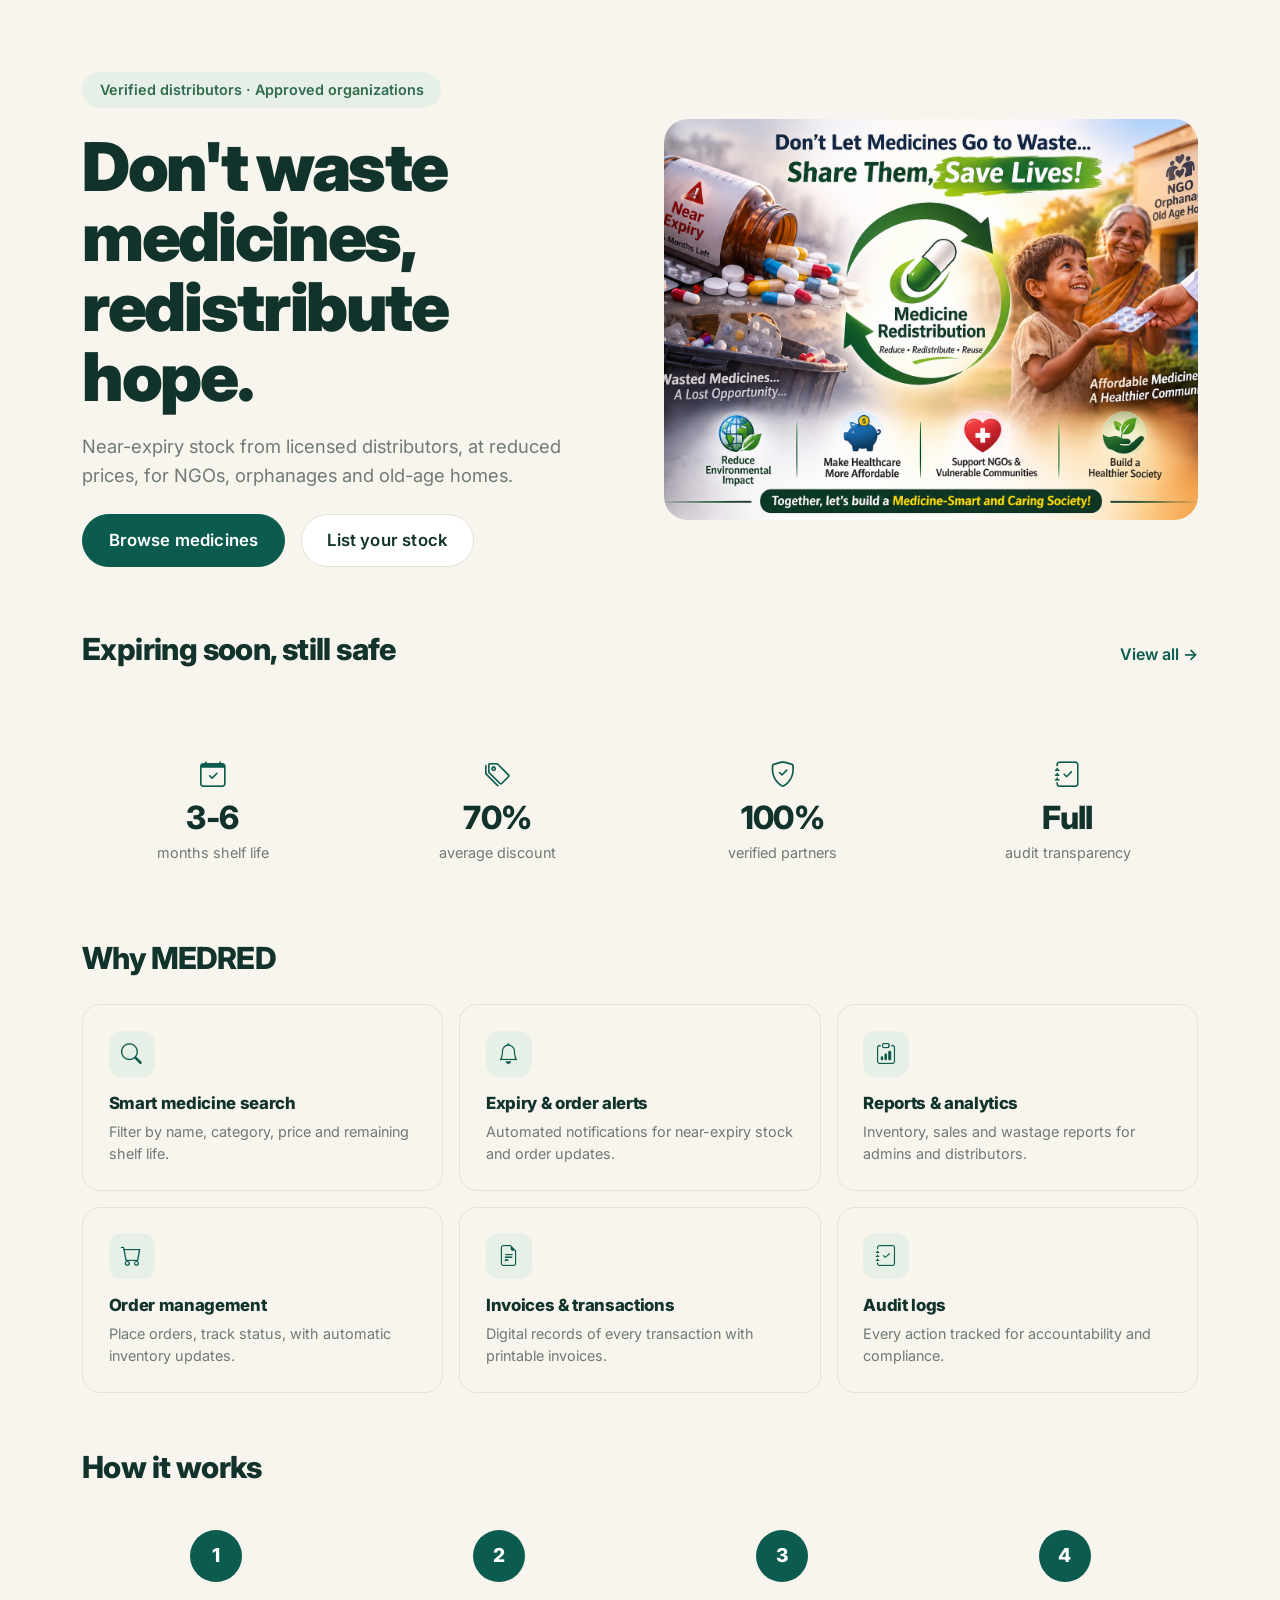
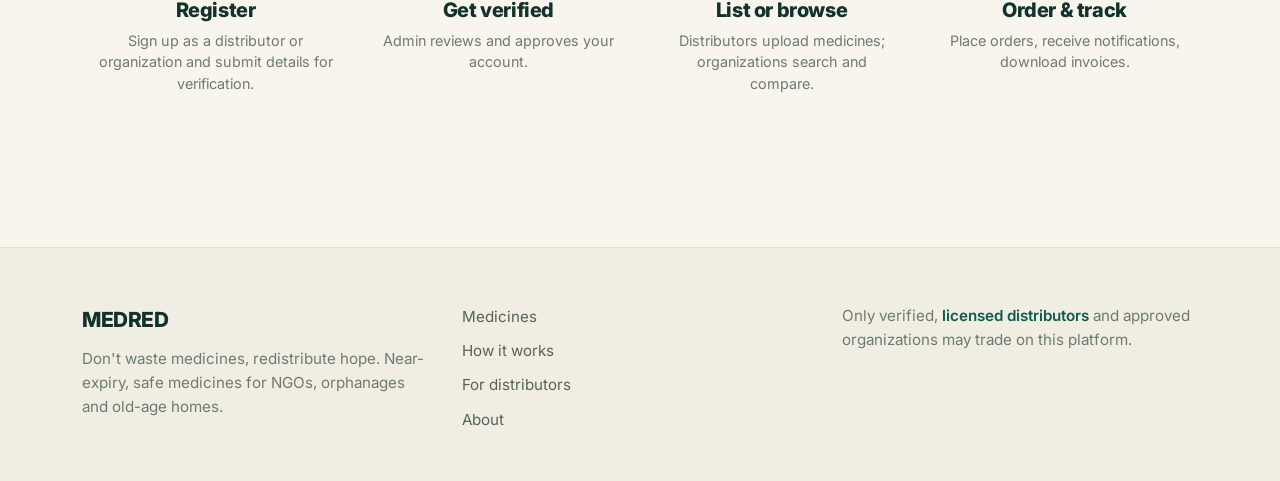
==== commit 64f3d0e6: "Rebrand to MEDRED and add delivery, session and report updates" ====
--- a/index.html
+++ b/index.html
@@ -3,7 +3,8 @@
 <head>
   <meta charset="UTF-8">
   <meta name="viewport" content="width=device-width, initial-scale=1.0">
-  <title>MediShare - Good medicine shouldn't go to waste</title>
+  <title>MEDRED - Don't waste medicines, redistribute hope</title>
+  <link rel="icon" type="image/png" href="img/logo.png">
   <link rel="preconnect" href="https://fonts.googleapis.com">
   <link rel="preconnect" href="https://fonts.gstatic.com" crossorigin>
   <link href="https://fonts.googleapis.com/css2?family=Inter:wght@400;500;600;700;800;900&display=swap" rel="stylesheet">
@@ -19,7 +20,7 @@
       <div class="row align-items-center g-5">
         <div class="col-lg-6">
           <span class="hero-badge">Verified distributors &middot; Approved organizations</span>
-          <h1>Good medicine<br>shouldn't go<br>to waste.</h1>
+          <h1>Don't waste<br>medicines,<br>redistribute hope.</h1>
           <p class="hero-sub">Near-expiry stock from licensed distributors, at reduced prices, for NGOs, orphanages and old-age homes.</p>
           <div class="d-flex flex-wrap gap-3 mt-4">
             <a href="store.html" class="btn btn-primary btn-lg">Browse medicines</a>
@@ -27,7 +28,7 @@
           </div>
         </div>
         <div class="col-lg-6">
-          <img src="img/hero-redistribution.jpg" class="hero-art" alt="Volunteers packing boxes of donated medicine for redistribution to charities" width="1200" height="900" fetchpriority="high">
+          <img src="img/image1.png" class="hero-art" alt="MEDRED medicine redistribution" width="1200" height="900" fetchpriority="high">
         </div>
       </div>
     </div>
@@ -56,7 +57,7 @@
 
   <section id="about" class="section pt-0">
     <div class="container">
-      <div class="section-head"><h2>Why MediShare</h2></div>
+      <div class="section-head"><h2>Why MEDRED</h2></div>
       <div class="row g-3">
         <div class="col-md-4"><div class="card feature-card"><div class="ico"><i class="bi bi-search"></i></div><h5>Smart medicine search</h5><p>Filter by name, category, price and remaining shelf life.</p></div></div>
         <div class="col-md-4"><div class="card feature-card"><div class="ico"><i class="bi bi-bell"></i></div><h5>Expiry &amp; order alerts</h5><p>Automated notifications for near-expiry stock and order updates.</p></div></div>
--- a/css/style.css
+++ b/css/style.css
@@ -1,4 +1,4 @@
-/* MediShare design system - cream + deep green (UI reference). */
+/* MEDRED design system - cream + deep green (UI reference). */
 :root {
   --green: #0B5C4E;
   --green-dark: #084A3F;
@@ -155,6 +155,7 @@
   color: #fff; display: inline-grid; place-items: center;
   font-size: 1.5rem; font-weight: 700; line-height: 1; padding-bottom: 3px;
 }
+.brand-logo { width: 36px; height: 36px; border-radius: 11px; object-fit: cover; display: block; }
 .nav-links { list-style: none; display: flex; gap: 1.6rem; margin: 0; padding: 0; }
 .nav-links a { color: #57635C; text-decoration: none; font-weight: 500; font-size: 0.95rem; }
 .nav-links a:hover { color: var(--green); }
@@ -235,6 +236,7 @@
   .site-nav .container { gap: 0.5rem; }
   .site-nav .brand { font-size: 1.1rem; }
   .site-nav .brand-mark { width: 30px; height: 30px; font-size: 1.2rem; }
+  .site-nav .brand-logo { width: 30px; height: 30px; }
   .cart-pill { padding: 0.5rem 0.85rem; font-size: 0.85rem; }
   .icon-link span { display: none; }
 }
